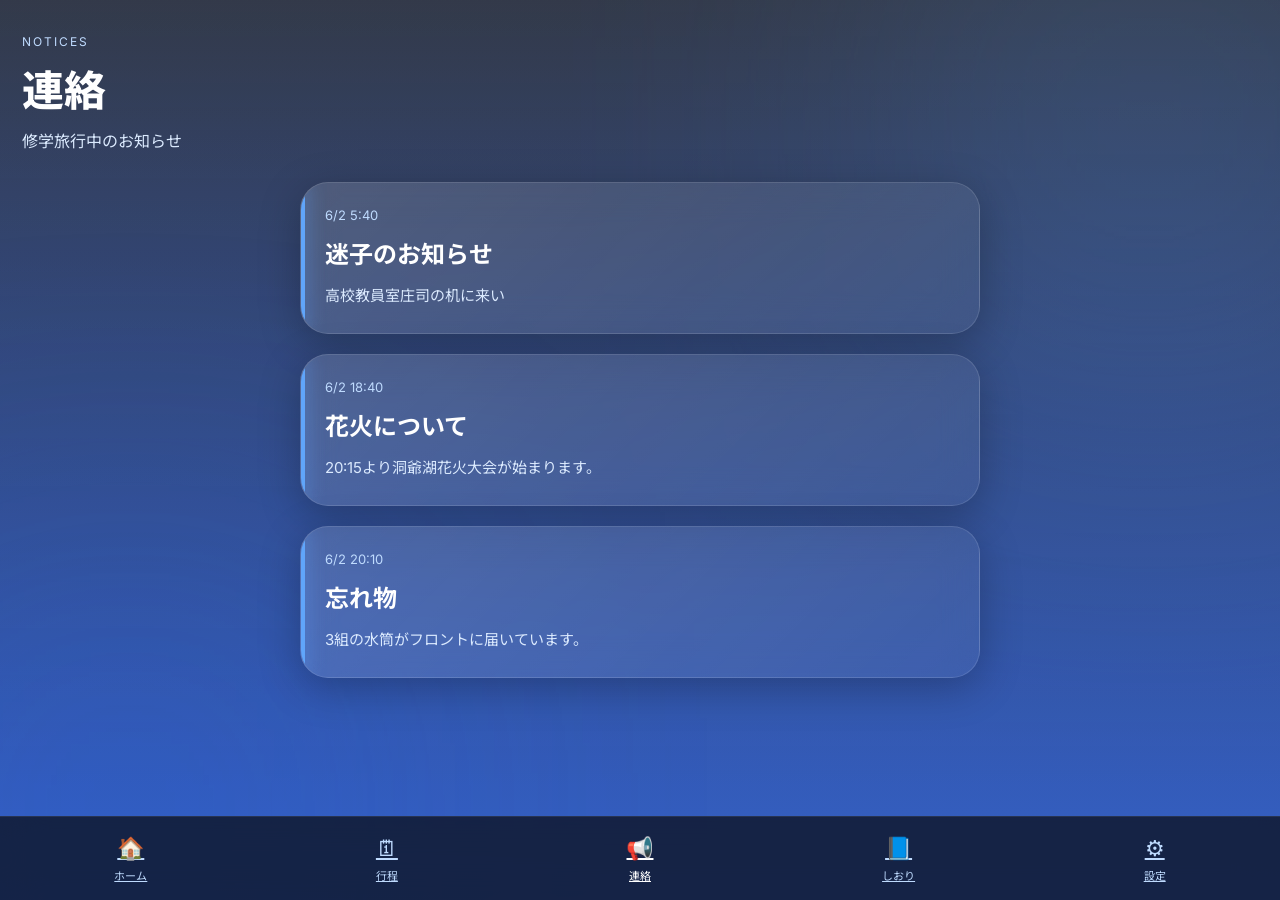
==== notice.html @ f1f5f3cd "schedule.html の script に追加する前まで進めた" ====
<!DOCTYPE html>
<html lang="ja">
<head>

  <meta charset="UTF-8" />

  <meta
    name="viewport"
    content="width=device-width, initial-scale=1.0"
  />

  <title>連絡 | 道南コース</title>

  <!-- Google Fonts -->

  <link rel="preconnect" href="https://fonts.googleapis.com">

  <link
    href="https://fonts.googleapis.com/css2?family=Inter:wght@400;500;600;700;800&family=Noto+Sans+JP:wght@400;500;700&display=swap"
    rel="stylesheet"
  />

  <!-- CSS -->

  <link rel="stylesheet" href="style.css" />

</head>

<body class="notice-page">

  <!-- Background -->

  <div class="bg-overlay"></div>

  <div class="bg-glow"></div>

  <div class="bg-glow second"></div>

  <!-- Header -->

  <header class="page-header">

    <div class="mini-title">
      NOTICES
    </div>

    <h1 class="page-title">
      連絡
    </h1>

    <p class="page-subtitle">
      修学旅行中のお知らせ
    </p>

  </header>

  <!-- Main -->

  <main class="notice-container">

    <!-- Notice List -->

    <div id="notice-list"></div>

  </main>

  <!-- Bottom Navigation -->

  <nav class="bottom-nav">

    <a
      href="index.html"
      class="nav-item"
    >
      <span>🏠</span>
      <small>ホーム</small>
    </a>

    <a
      href="schedule.html"
      class="nav-item"
    >
      <span>🗓</span>
      <small>行程</small>
    </a>

    <a
      href="notice.html"
      class="nav-item active"
    >
      <span>📢</span>
      <small>連絡</small>
    </a>

    <a
      href="pdf/shiori.pdf"
      target="_blank"
      class="nav-item"
    >
      <span>📘</span>
      <small>しおり</small>
    </a>

    <a
      href="settings.html"
      class="nav-item"
    >
      <span>⚙</span>
      <small>設定</small>
    </button>

  </nav>

  <!-- JavaScript -->

  <script>

    // =====================================
    // 連絡データ
    // =====================================
    //
    // ▼ 連絡を追加する方法
    //
    // 下の notices に追加するだけ！
    //
    // 例：
    //
    // {
    //   title: "集合場所変更",
    //   body: "正面玄関集合になりました",
    //   time: "6/2 14:20"
    // }
    //
    // をコピーして増やせばOK！
    //
    // ※ 最後のデータ以外には「,」が必要
    //
    // =====================================

    let notices = [
        //例る
        //{
        //    title: "学マス",
        //    body: "りーりやかわいいね",
        //    time:"8/10 11:45"
        //},
      {
        title: "迷子のお知らせ",
        body: "高校教員室庄司の机に来い",
        time: "6/2 5:40"
      },

      {
        title: "花火について",
        body: "20:15より洞爺湖花火大会が始まります。",
        time: "6/2 18:40"
      },

      {
        title: "忘れ物",
        body: "3組の水筒がフロントに届いています。",
        time: "6/2 20:10"
      }

      

    ];
    // =====================================
    // localStorage に保存
    // =====================================

    localStorage.setItem(
        "notices",
        JSON.stringify(notices)
    );


    // =====================================
    // 連絡表示
    // =====================================

    function renderNotices(){

      const noticeList =
        document.getElementById("notice-list");

      noticeList.innerHTML = "";

      notices.forEach(notice => {

        const card =
          document.createElement("div");

        card.className =
          "notice-item glass";

        card.innerHTML = `

          <div class="notice-time">
            ${notice.time}
          </div>

          <div class="notice-card-title">
            ${notice.title}
          </div>

          <div class="notice-card-body">
            ${notice.body}
          </div>

        `;

        noticeList.appendChild(card);

      });

    }

    renderNotices();

  </script>

</body>
</html>
---- style.css ----
/* =========================
   RESET
========================= */

*{
  margin:0;
  padding:0;
  box-sizing:border-box;
}

html{
  scroll-behavior:smooth;
}

body{

  font-family:
  'Inter',
  'Noto Sans JP',
  sans-serif;

  color:white;

  min-height:100vh;

  overflow-x:hidden;

  background:

  linear-gradient(
    rgba(15,23,42,0.75),
    rgba(30,58,138,0.82)
  ),

  url("images/hakodate.jpg");

  background-size:cover;

  background-position:center;

  background-attachment:fixed;
}

/* =========================
   BACKGROUND
========================= */

.bg-overlay{
  position:fixed;
  inset:0;

  background:
  linear-gradient(
    180deg,
    rgba(15,23,42,0.4),
    rgba(37,99,235,0.55)
  );

  z-index:-3;
}

.bg-glow{

  position:fixed;

  width:500px;
  height:500px;

  top:-120px;
  right:-120px;

  background:#60a5fa;

  filter:blur(150px);

  opacity:0.18;

  z-index:-2;
}

.bg-glow.second{

  top:auto;
  right:auto;

  bottom:-160px;
  left:-120px;

  background:#2563eb;
}

/* =========================
   HERO
========================= */

.hero{

  padding:
  28px
  22px
  10px;
}

.hero-top{

  display:flex;

  justify-content:space-between;

  align-items:flex-start;
}

.mini-title{

  color:#bfdbfe;

  font-size:12px;

  letter-spacing:2px;

  margin-bottom:8px;
}

.main-title{

  font-size:42px;

  font-weight:800;

  line-height:1;
}

.sub-title{

  margin-top:10px;

  color:#dbeafe;

  font-size:15px;
}

.notification-btn{

  width:52px;
  height:52px;

  border:none;

  border-radius:18px;

  background:
  rgba(255,255,255,0.12);

  color:white;

  font-size:20px;

  backdrop-filter:blur(12px);

  cursor:pointer;
}

/* =========================
   GLASS
========================= */

.glass{

  background:
  linear-gradient(
    135deg,
    rgba(255,255,255,0.14),
    rgba(255,255,255,0.05)
  );

  backdrop-filter:blur(18px);

  border:
  1px solid rgba(255,255,255,0.12);

  box-shadow:
  0 10px 40px rgba(0,0,0,0.25);
}

/* =========================
   CLOCK
========================= */

.clock-card{

  margin-top:26px;

  padding:22px;

  border-radius:28px;
}

.date{

  color:#dbeafe;

  font-size:14px;
}

.clock{

  margin-top:8px;

  font-size:48px;

  font-weight:800;
}

/* =========================
   CONTAINER
========================= */

.container{

  padding:20px;

  padding-bottom:120px;

  max-width:720px;

  margin:auto;
}

/* =========================
   NEXT CARD
========================= */

.next-card{

  position:relative;

  overflow:hidden;

  padding:30px;

  border-radius:32px;
}

.next-card::before{

  content:"";

  position:absolute;

  inset:0;

  background:

  linear-gradient(
    135deg,
    rgba(96,165,250,0.18),
    transparent
  );

  pointer-events:none;
}

.next-label{

  color:#bfdbfe;

  letter-spacing:2px;

  font-size:12px;
}

.next-time{

  margin-top:14px;

  font-size:60px;

  font-weight:800;
}

.next-title{

  margin-top:10px;

  font-size:30px;

  font-weight:700;
}

.next-sub{

  margin-top:8px;

  color:#dbeafe;
}

.countdown{

  margin-top:24px;

  display:inline-block;

  padding:
  12px
  20px;

  border-radius:999px;

  background:#2563eb;

  font-weight:700;

  box-shadow:
  0 0 25px rgba(96,165,250,0.4);
}

/* =========================
   SECTIONS
========================= */

.section-title{

  font-size:22px;

  font-weight:700;

  margin-bottom:18px;

  margin-top:36px;
}

.no-margin{
  margin:0;
}

/* =========================
   TIMELINE
========================= */

.timeline{

  display:flex;

  flex-direction:column;

  gap:16px;
}

.timeline-item{

  display:flex;

  gap:14px;
}

.timeline-dot{

  width:14px;
  height:14px;

  border-radius:50%;

  background:#60a5fa;

  margin-top:8px;

  box-shadow:
  0 0 18px #60a5fa;
}

.timeline-content{

  flex:1;

  padding-bottom:14px;

  border-bottom:
  1px solid rgba(255,255,255,0.08);
}

.timeline-time{

  color:#bfdbfe;

  font-size:14px;
}

.timeline-title{

  margin-top:4px;

  font-size:18px;

  font-weight:600;
}

/* =========================
   COURSE
========================= */

.course-card{

  margin-top:34px;

  padding:24px;

  border-radius:28px;
}

.course-header{

  display:flex;

  justify-content:space-between;

  align-items:center;
}

.setting-btn{

  border:none;

  padding:
  10px
  16px;

  border-radius:14px;

  background:#2563eb;

  color:white;

  font-weight:700;

  cursor:pointer;
}

.course-item{

  margin-top:16px;

  color:#dbeafe;

  font-size:17px;
}

/* =========================
   NOTICE
========================= */

.notice-card{

  margin-top:34px;

  padding:24px;

  border-radius:28px;

  background:

  linear-gradient(
    135deg,
    rgba(239,68,68,0.22),
    rgba(127,29,29,0.4)
  );

  border:
  1px solid rgba(255,255,255,0.12);
}

.notice-label{

  color:#fecaca;

  font-size:12px;

  letter-spacing:2px;
}

.notice-title{

  margin-top:12px;

  font-size:26px;

  font-weight:700;
}

.notice-text{

  margin-top:10px;

  color:#fee2e2;

  line-height:1.7;
}

/* =========================
   PDF
========================= */

.pdf-card{

  margin-top:34px;

  padding:24px;

  border-radius:28px;

  display:flex;

  justify-content:space-between;

  align-items:center;
}

.pdf-title{

  font-size:20px;

  font-weight:700;
}

.pdf-sub{

  margin-top:6px;

  color:#dbeafe;
}

.pdf-btn{

  padding:
  14px
  18px;

  border-radius:16px;

  background:#2563eb;

  color:white;

  text-decoration:none;

  font-weight:700;
}

/* =========================
   BOTTOM NAV
========================= */

.bottom-nav{

  position:fixed;

  bottom:0;
  left:0;
  right:0;

  height:84px;

  display:flex;

  justify-content:space-around;

  align-items:center;

  background:
  rgba(15,23,42,0.82);

  backdrop-filter:blur(20px);

  border-top:
  1px solid rgba(255,255,255,0.08);
}

.nav-item{

  border:none;

  background:none;

  color:#bfdbfe;

  display:flex;

  flex-direction:column;

  gap:6px;

  align-items:center;

  font-size:22px;
}

.nav-item small{

  font-size:11px;
}

.nav-item.active{

  color:white;
}

/* =========================
   MODAL
========================= */

.modal{

  position:fixed;

  inset:0;

  background:
  rgba(0,0,0,0.6);

  display:none;

  justify-content:center;

  align-items:center;

  z-index:9999;
}

.modal.show{

  display:flex;
}

.modal-content{

  width:90%;

  max-width:420px;

  padding:28px;

  border-radius:28px;

  background:
  rgba(15,23,42,0.92);

  backdrop-filter:blur(20px);

  border:
  1px solid rgba(255,255,255,0.12);
}

.modal-header{

  display:flex;

  justify-content:space-between;

  align-items:center;
}

.close-btn{

  border:none;

  background:none;

  color:white;

  font-size:22px;

  cursor:pointer;
}

.modal-section{

  margin-top:28px;
}

.modal-label{

  margin-bottom:14px;

  color:#bfdbfe;
}

.course-grid{

  display:grid;

  grid-template-columns:
  repeat(3,1fr);

  gap:12px;
}

.course-option{

  padding:16px;

  border:none;

  border-radius:18px;

  background:#1e3a8a;

  color:white;

  font-size:18px;

  font-weight:700;

  cursor:pointer;
}

.course-option.active{

  background:#3b82f6;
}

.save-btn{

  width:100%;

  margin-top:32px;

  padding:16px;

  border:none;

  border-radius:18px;

  background:#2563eb;

  color:white;

  font-size:16px;

  font-weight:700;

  cursor:pointer;
}

/* =========================
   MOBILE
========================= */

@media(max-width:480px){

  .main-title{
    font-size:34px;
  }

  .clock{
    font-size:40px;
  }

  .next-time{
    font-size:48px;
  }

  .next-title{
    font-size:24px;
  }

  .pdf-card{

    flex-direction:column;

    align-items:flex-start;

    gap:18px;
  }

  .pdf-btn{

    width:100%;

    text-align:center;
  }

}



/* =========================
   SCHEDULE PAGE
========================= */

.schedule-body{

  min-height:100vh;
}

.page-header{

  padding:
  34px
  22px
  10px;
}

.page-title{

  font-size:42px;

  font-weight:800;

  margin-top:6px;
}

.page-subtitle{

  margin-top:10px;

  color:#dbeafe;
}

/* =========================
   DAY TABS
========================= */

.day-tabs{

  display:flex;

  gap:12px;

  padding:
  20px
  20px
  0;
}

.day-tab{

  flex:1;

  padding:
  14px
  12px;

  border:none;

  border-radius:18px;

  background:
  rgba(255,255,255,0.08);

  color:#dbeafe;

  backdrop-filter:blur(12px);

  font-weight:700;

  cursor:pointer;

  transition:0.25s;
}

.day-tab.active{

  background:#2563eb;

  color:white;

  box-shadow:
  0 0 20px rgba(96,165,250,0.4);
}

/* =========================
   SCHEDULE CONTAINER
========================= */

.schedule-container{

  padding:20px;

  padding-bottom:120px;
}

/* =========================
   DAY CONTENT
========================= */

.day-content{

  display:none;
}

.day-content.active{

  display:block;

  animation:fadeIn 0.35s ease;
}

@keyframes fadeIn{

  from{

    opacity:0;

    transform:translateY(10px);
  }

  to{

    opacity:1;

    transform:translateY(0);
  }

}

/* =========================
   TIMELINE CARD
========================= */

.timeline-card{

  padding:24px;

  border-radius:28px;
}

/* =========================
   CURRENT EVENT
========================= */

.timeline-item.current{

  position:relative;
}

.timeline-item.current::before{

  content:"";

  position:absolute;

  left:-24px;

  top:0;

  width:4px;

  height:100%;

  border-radius:999px;

  background:#60a5fa;

  box-shadow:
  0 0 18px #60a5fa;
}

.timeline-item.current .timeline-dot{

  background:white;

  box-shadow:
  0 0 22px white;
}

/* =========================
   DESCRIPTION
========================= */

.timeline-desc{

  margin-top:6px;

  color:#bfdbfe;

  font-size:14px;
}

/* =========================
   COURSE BADGE
========================= */

.course-badge{

  display:inline-block;

  margin-bottom:22px;

  padding:
  10px
  16px;

  border-radius:999px;

  background:#2563eb;

  font-size:14px;

  font-weight:700;

  box-shadow:
  0 0 18px rgba(96,165,250,0.35);
}

/* =========================
   MOBILE
========================= */

@media(max-width:480px){

  .page-title{

    font-size:34px;
  }

  .timeline-card{

    padding:20px;
  }

}

/* =========================
   NOTICE PAGE
========================= */

.notice-page{

  min-height:100vh;
}

.notice-container{

  padding:20px;

  padding-bottom:120px;

  max-width:720px;

  margin:auto;
}

/* =========================
   NOTICE ITEM
========================= */

.notice-item{

  margin-bottom:20px;

  padding:24px;

  border-radius:28px;

  position:relative;

  overflow:hidden;
}

.notice-item::before{

  content:"";

  position:absolute;

  top:0;
  left:0;

  width:4px;
  height:100%;

  background:#60a5fa;

  box-shadow:
  0 0 18px #60a5fa;
}

.notice-time{

  color:#bfdbfe;

  font-size:13px;

  margin-bottom:12px;
}

.notice-card-title{

  font-size:24px;

  font-weight:700;

  margin-bottom:12px;
}

.notice-card-body{

  color:#dbeafe;

  line-height:1.8;

  font-size:15px;
}

/* =========================
   MOBILE
========================= */

@media(max-width:480px){

  .notice-card-title{

    font-size:20px;
  }

}

/* =========================
   SETTINGS PAGE
========================= */

.settings-page{

  min-height:100vh;
}

.settings-container{

  padding:20px;

  padding-bottom:120px;

  max-width:720px;

  margin:auto;
}

/* =========================
   SETTINGS CARD
========================= */

.settings-card{

  padding:26px;

  border-radius:30px;

  margin-bottom:24px;
}

.settings-title{

  font-size:24px;

  font-weight:700;
}

.settings-subtitle{

  margin-top:8px;

  color:#bfdbfe;

  font-size:14px;
}

/* =========================
   COURSE GRID
========================= */

.course-grid{

  margin-top:24px;

  display:grid;

  grid-template-columns:
  repeat(3,1fr);

  gap:14px;
}

/* =========================
   COURSE BUTTON
========================= */

.course-button{

  border:none;

  border-radius:24px;

  padding:
  24px
  12px;

  background:
  rgba(255,255,255,0.08);

  color:white;

  cursor:pointer;

  transition:0.25s;

  display:flex;

  flex-direction:column;

  gap:10px;

  align-items:center;

  justify-content:center;

  font-size:28px;

  font-weight:800;
}

.course-button span{

  font-size:12px;

  color:#dbeafe;

  font-weight:500;
}

.course-button:hover{

  transform:translateY(-4px);

  background:
  rgba(255,255,255,0.14);
}

.course-button.active{

  background:#2563eb;

  box-shadow:
  0 0 25px rgba(96,165,250,0.45);
}

/* =========================
   SAVE BUTTON
========================= */

.save-settings-btn{

  width:100%;

  padding:18px;

  border:none;

  border-radius:24px;

  background:#2563eb;

  color:white;

  font-size:16px;

  font-weight:700;

  cursor:pointer;

  transition:0.25s;
}

.save-settings-btn:hover{

  background:#3b82f6;
}

/* =========================
   SAVED MESSAGE
========================= */

.saved-message{

  position:fixed;

  left:50%;

  bottom:110px;

  transform:
  translateX(-50%)
  translateY(20px);

  padding:
  14px
  20px;

  border-radius:16px;

  background:
  rgba(15,23,42,0.92);

  color:white;

  opacity:0;

  pointer-events:none;

  transition:0.35s;

  backdrop-filter:blur(20px);

  border:
  1px solid rgba(255,255,255,0.08);
}

.saved-message.show{

  opacity:1;

  transform:
  translateX(-50%)
  translateY(0);
}

/* =========================
   MOBILE
========================= */

@media(max-width:480px){

  .course-grid{

    grid-template-columns:
    1fr;
  }

}
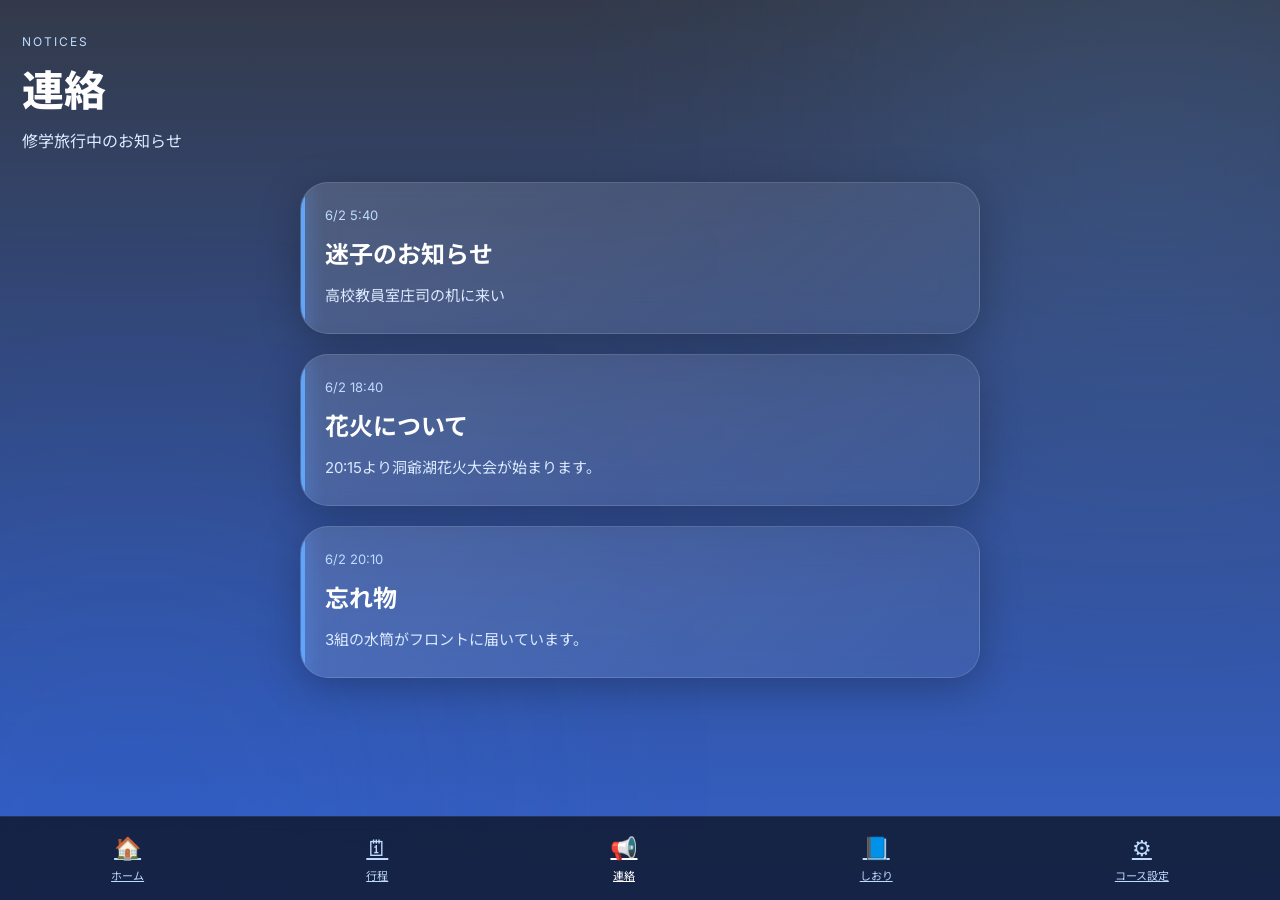
==== commit e5f48983: "index" ====
--- a/notice.html
+++ b/notice.html
@@ -106,7 +106,7 @@
       class="nav-item"
     >
       <span>⚙</span>
-      <small>設定</small>
+      <small>コース設定</small>
     </button>
 
   </nav>
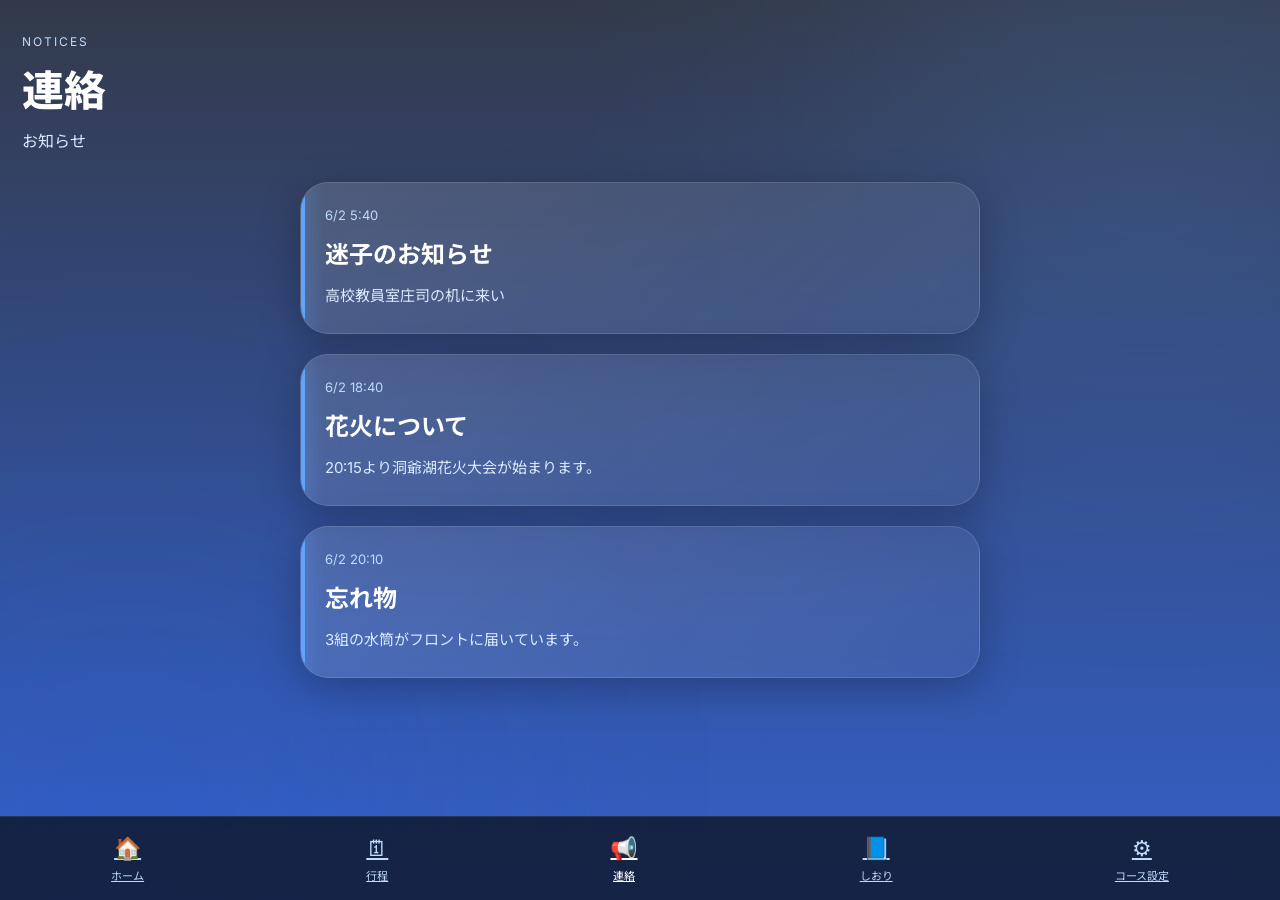
==== commit 25cee669: "ちょい変更" ====
--- a/notice.html
+++ b/notice.html
@@ -49,7 +49,7 @@
     </h1>
 
     <p class="page-subtitle">
-      修学旅行中のお知らせ
+      お知らせ
     </p>
 
   </header>
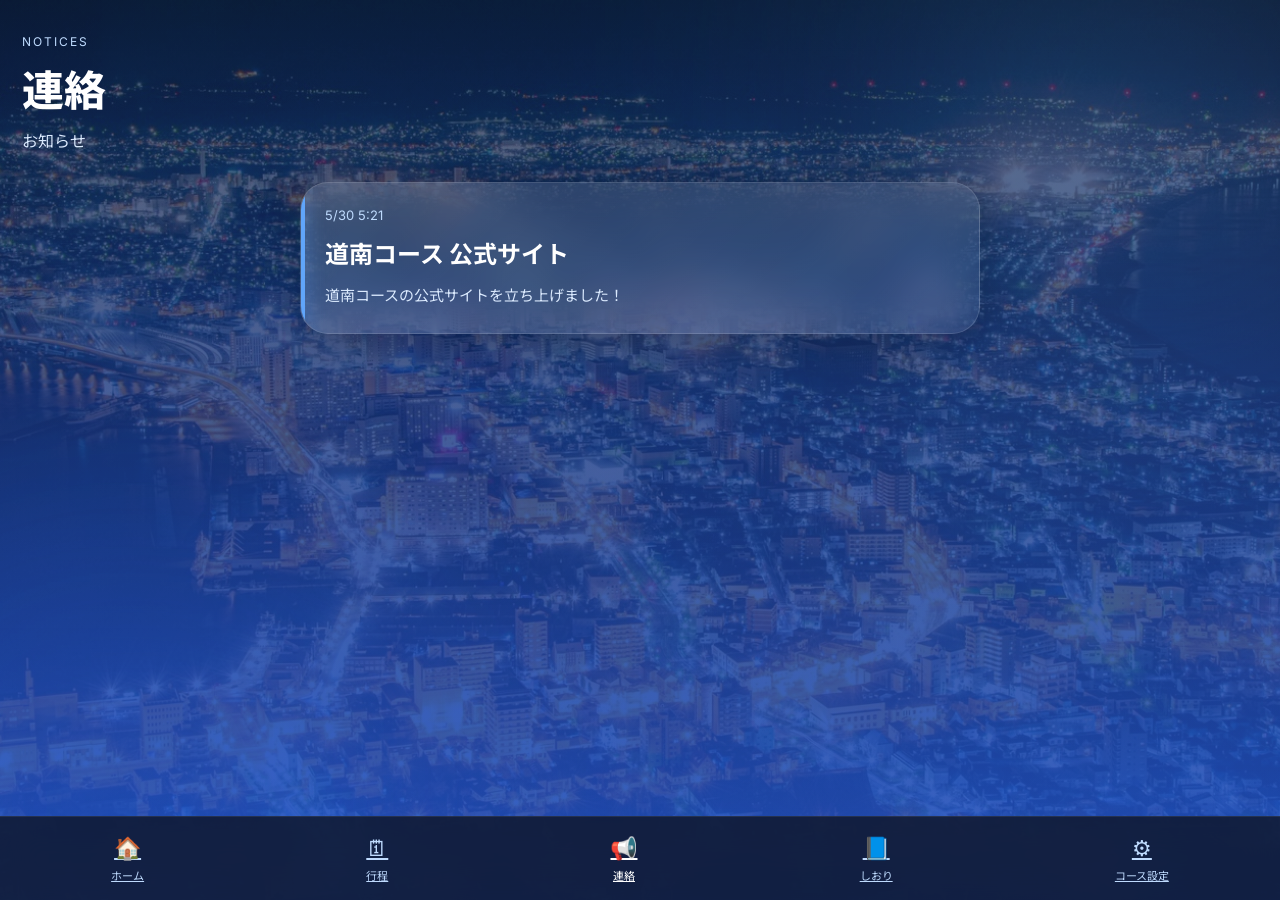
==== commit 3add5d0e: "notice" ====
--- a/notice.html
+++ b/notice.html
@@ -144,22 +144,14 @@
         //    body: "りーりやかわいいね",
         //    time:"8/10 11:45"
         //},
+      
+
+      
+
       {
-        title: "迷子のお知らせ",
-        body: "高校教員室庄司の机に来い",
-        time: "6/2 5:40"
-      },
-
-      {
-        title: "花火について",
-        body: "20:15より洞爺湖花火大会が始まります。",
-        time: "6/2 18:40"
-      },
-
-      {
-        title: "忘れ物",
-        body: "3組の水筒がフロントに届いています。",
-        time: "6/2 20:10"
+        title: "道南コース 公式サイト",
+        body: "道南コースの公式サイトを立ち上げました！",
+        time: "5/30 5:21"
       }
 
       
--- a/style.css
+++ b/style.css
@@ -27,17 +27,17 @@
   overflow-x:hidden;
 
   background:
-
-  linear-gradient(
-    rgba(15,23,42,0.75),
-    rgba(30,58,138,0.82)
-  ),
-
-  url("images/hakodate.jpg");
+    linear-gradient(
+      rgba(15,23,42,0.45),
+      rgba(30,58,138,0.82)
+    ),
+    url("images/hakodate.jpg");
 
   background-size:cover;
 
-  background-position:center;
+  background-position:center center;
+
+  background-repeat:no-repeat;
 
   background-attachment:fixed;
 }
@@ -97,8 +97,8 @@
 .hero{
 
   padding:
-  28px
-  22px
+  0
+  0
   10px;
 }
 
@@ -191,9 +191,18 @@
 
   margin-top:26px;
 
-  padding:22px;
-
-  border-radius:28px;
+  padding:30px;
+
+  border-radius:32px;
+
+  max-width:681px;
+
+  width:100%;
+
+  margin-left:auto;
+
+  margin-right:auto;
+
 }
 
 .date{
@@ -1335,4 +1344,158 @@
     1fr;
   }
 
+}
+
+/* ======================================
+   Hero Image
+====================================== */
+
+.hero-image{
+
+  position: relative;
+
+  width: 100%;
+
+  height: 600px;
+
+  border-radius: 0 0 32px 32px;
+
+  overflow: hidden;
+
+  margin-top: 0;
+
+  margin-bottom: 24px;
+
+  box-shadow:
+    0 20px 50px rgba(0,0,0,0.35);
+
+}
+
+.hero-image img{
+
+  width: 100%;
+
+  height: 100%;
+
+  object-fit: cover;
+
+  display: block;
+
+}
+
+.hero-image-overlay{
+
+  position: absolute;
+
+  inset: 0;
+
+  background:
+
+    linear-gradient(
+      to top,
+      rgba(0,0,0,0.55),
+      rgba(0,0,0,0.05)
+    );
+
+}
+
+.hero-image-text{
+
+  position: absolute;
+
+  left: 28px;
+
+  bottom: 70px;
+
+  z-index: 10;
+
+  color: white;
+
+}
+
+.hero-image-sub{
+
+  font-size: 12px;
+
+  letter-spacing: 2px;
+
+  opacity: 0.8;
+
+  margin-bottom: 6px;
+
+}
+
+.hero-image-title{
+
+  font-size: 42px;
+
+  font-weight: 900;
+
+  line-height: 1.05;
+
+}
+
+
+
+/* ======================================
+   Smartphone
+====================================== */
+
+@media(max-width:768px){
+
+  .hero-image{
+
+    height: 190px;
+
+    border-radius: 22px;
+
+  }
+
+  .hero-image-title{
+
+    font-size: 22px;
+
+  }
+
+}
+
+/* =========================
+   MOBILE FIXED BACKGROUND
+========================= */
+
+@media(max-width:768px){
+
+  body{
+
+    background:none;
+  }
+
+  body::before{
+
+    content:"";
+
+    position:fixed;
+
+    inset:0;
+
+    z-index:-10;
+
+    background:
+      linear-gradient(
+        rgba(15,23,42,0.55),
+        rgba(30,58,138,0.88)
+      ),
+      url("images/hakodate-mobile.jpg");
+
+    background-size:cover;
+
+    background-position:center center;
+
+    background-repeat:no-repeat;
+
+    transform:translateZ(0);
+
+    will-change:transform;
+  }
+
 }
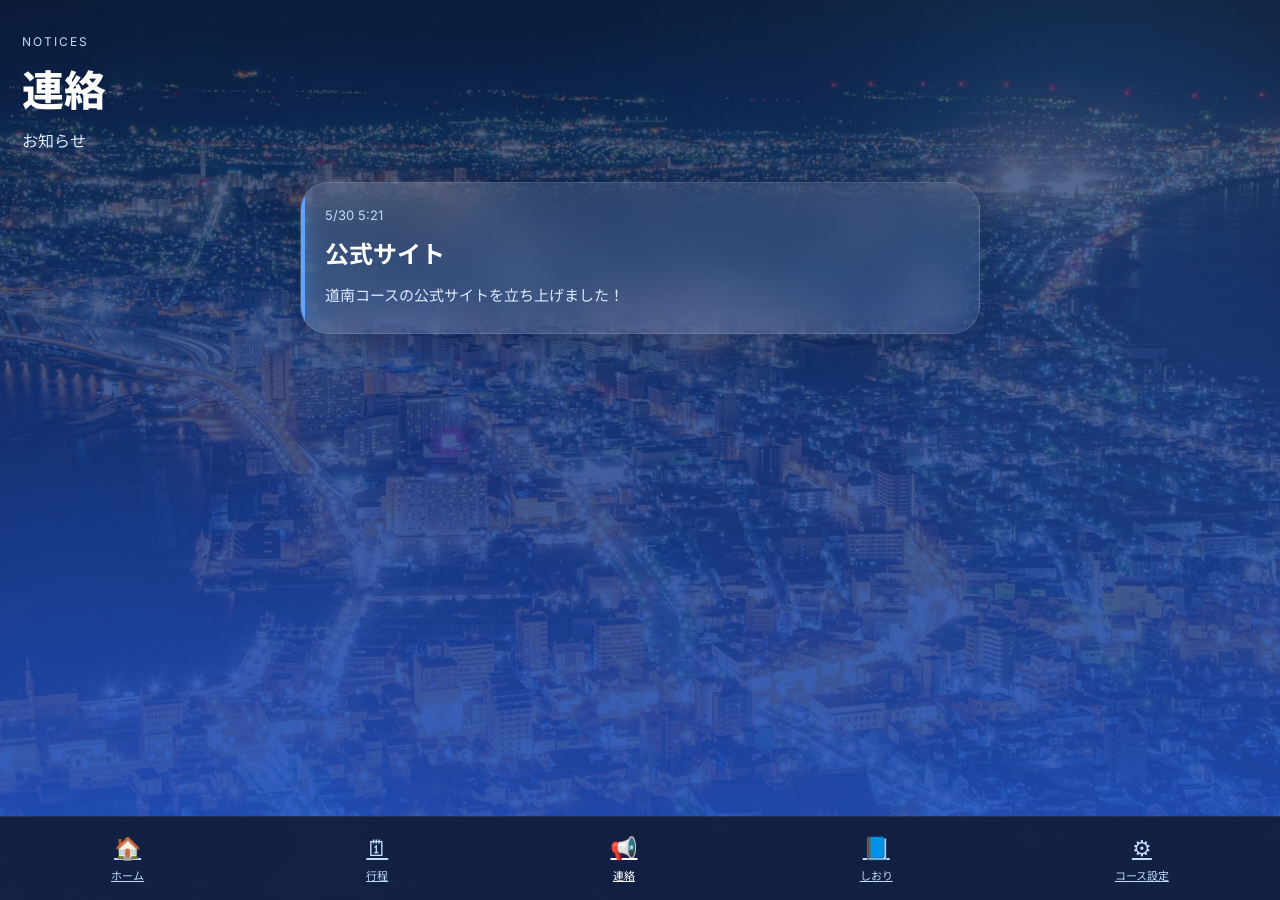
==== commit 2c8b89f2: "ばかにもわかるせつめい" ====
--- a/notice.html
+++ b/notice.html
@@ -1,3 +1,4 @@
+<!-- memo : noticeをいじる人は、120行目くらいからの説明を読んで、let noticesみたいなのをいじること-->
 <!DOCTYPE html>
 <html lang="ja">
 <head>
@@ -149,7 +150,7 @@
       
 
       {
-        title: "道南コース 公式サイト",
+        title: "公式サイト",
         body: "道南コースの公式サイトを立ち上げました！",
         time: "5/30 5:21"
       }
